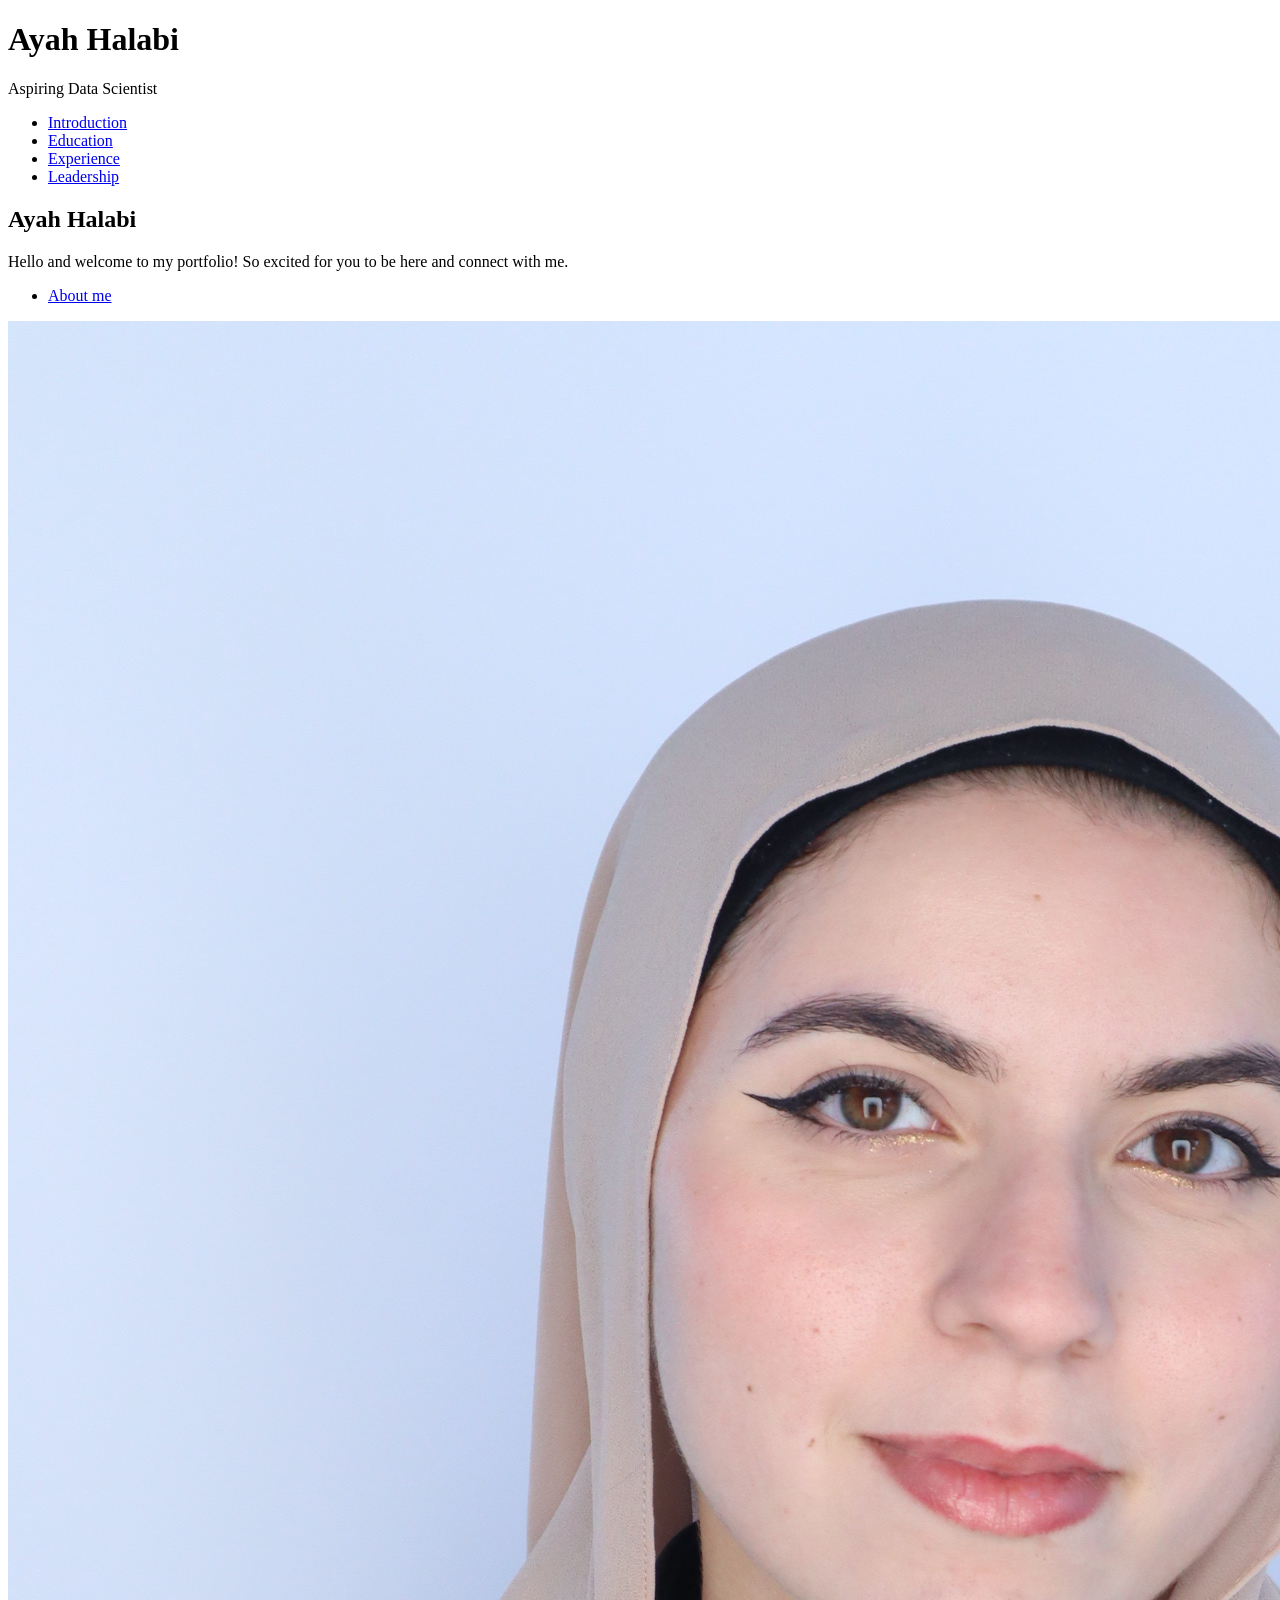
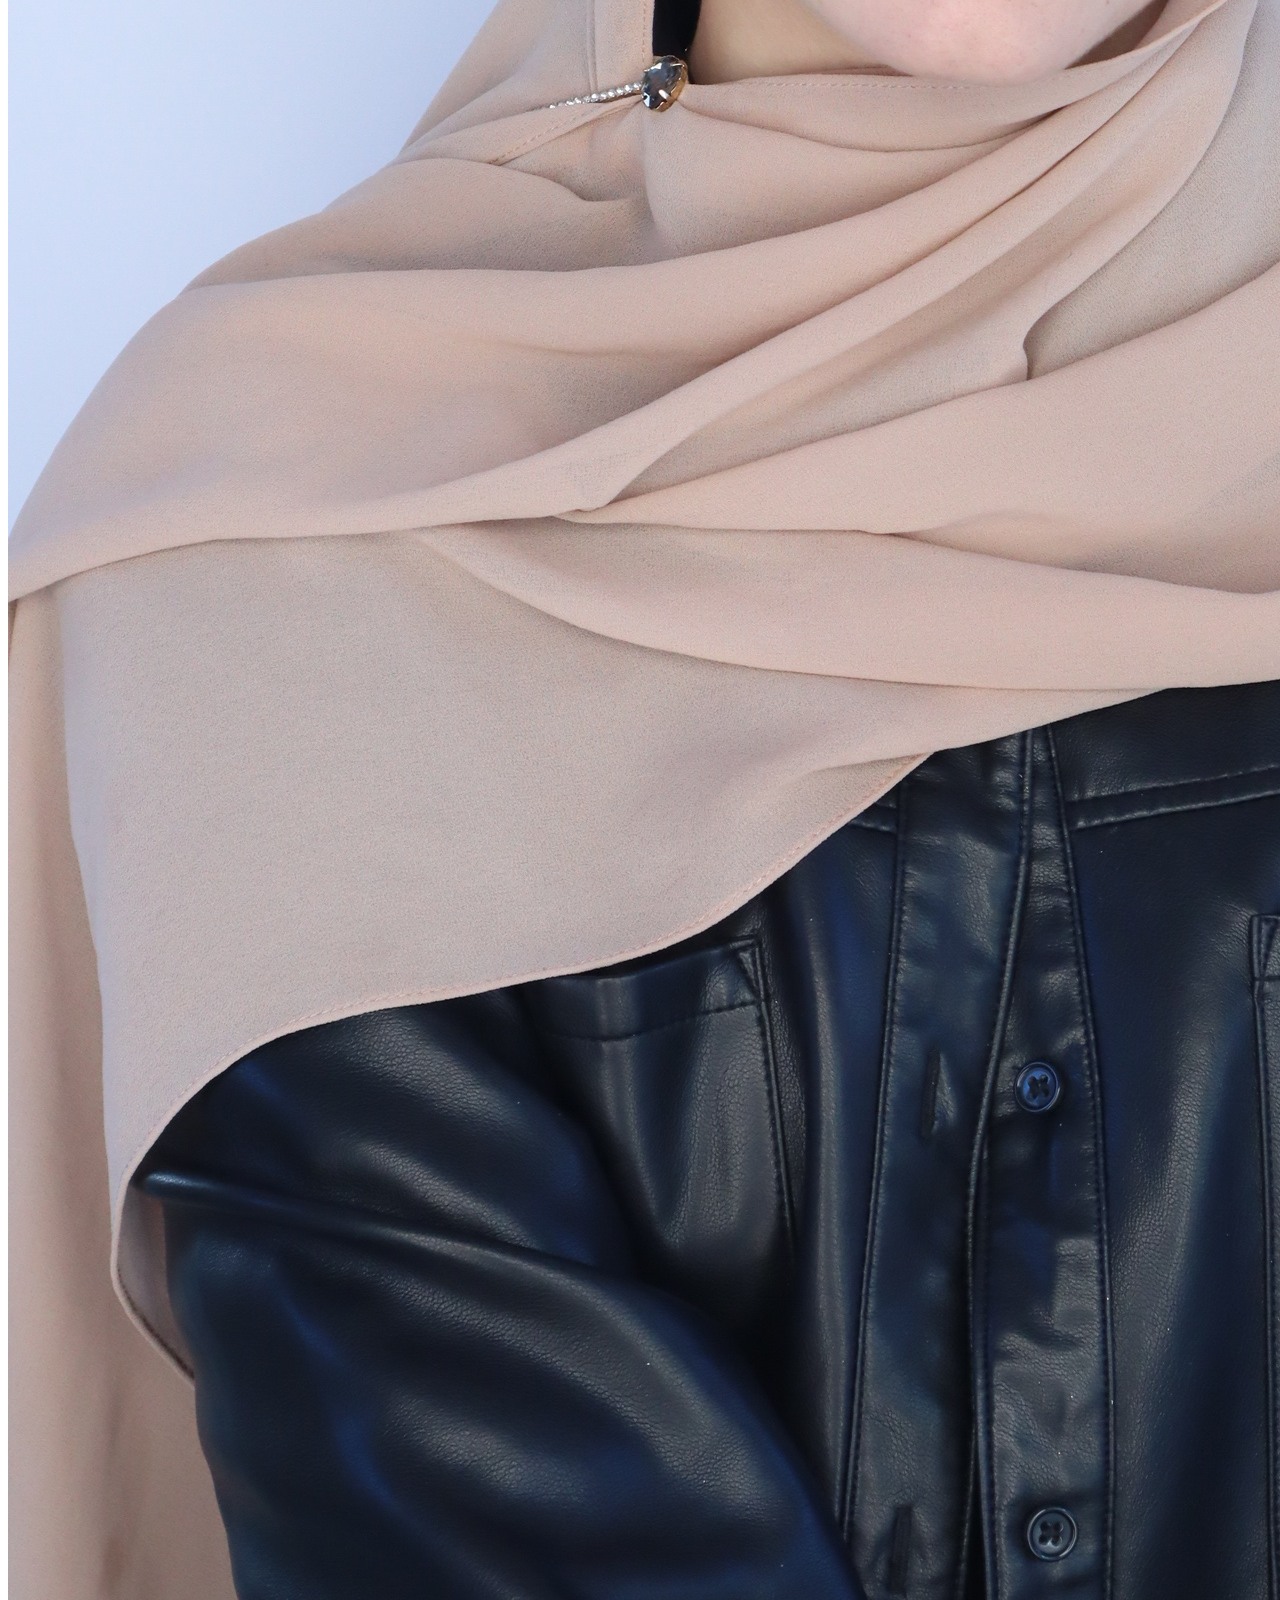
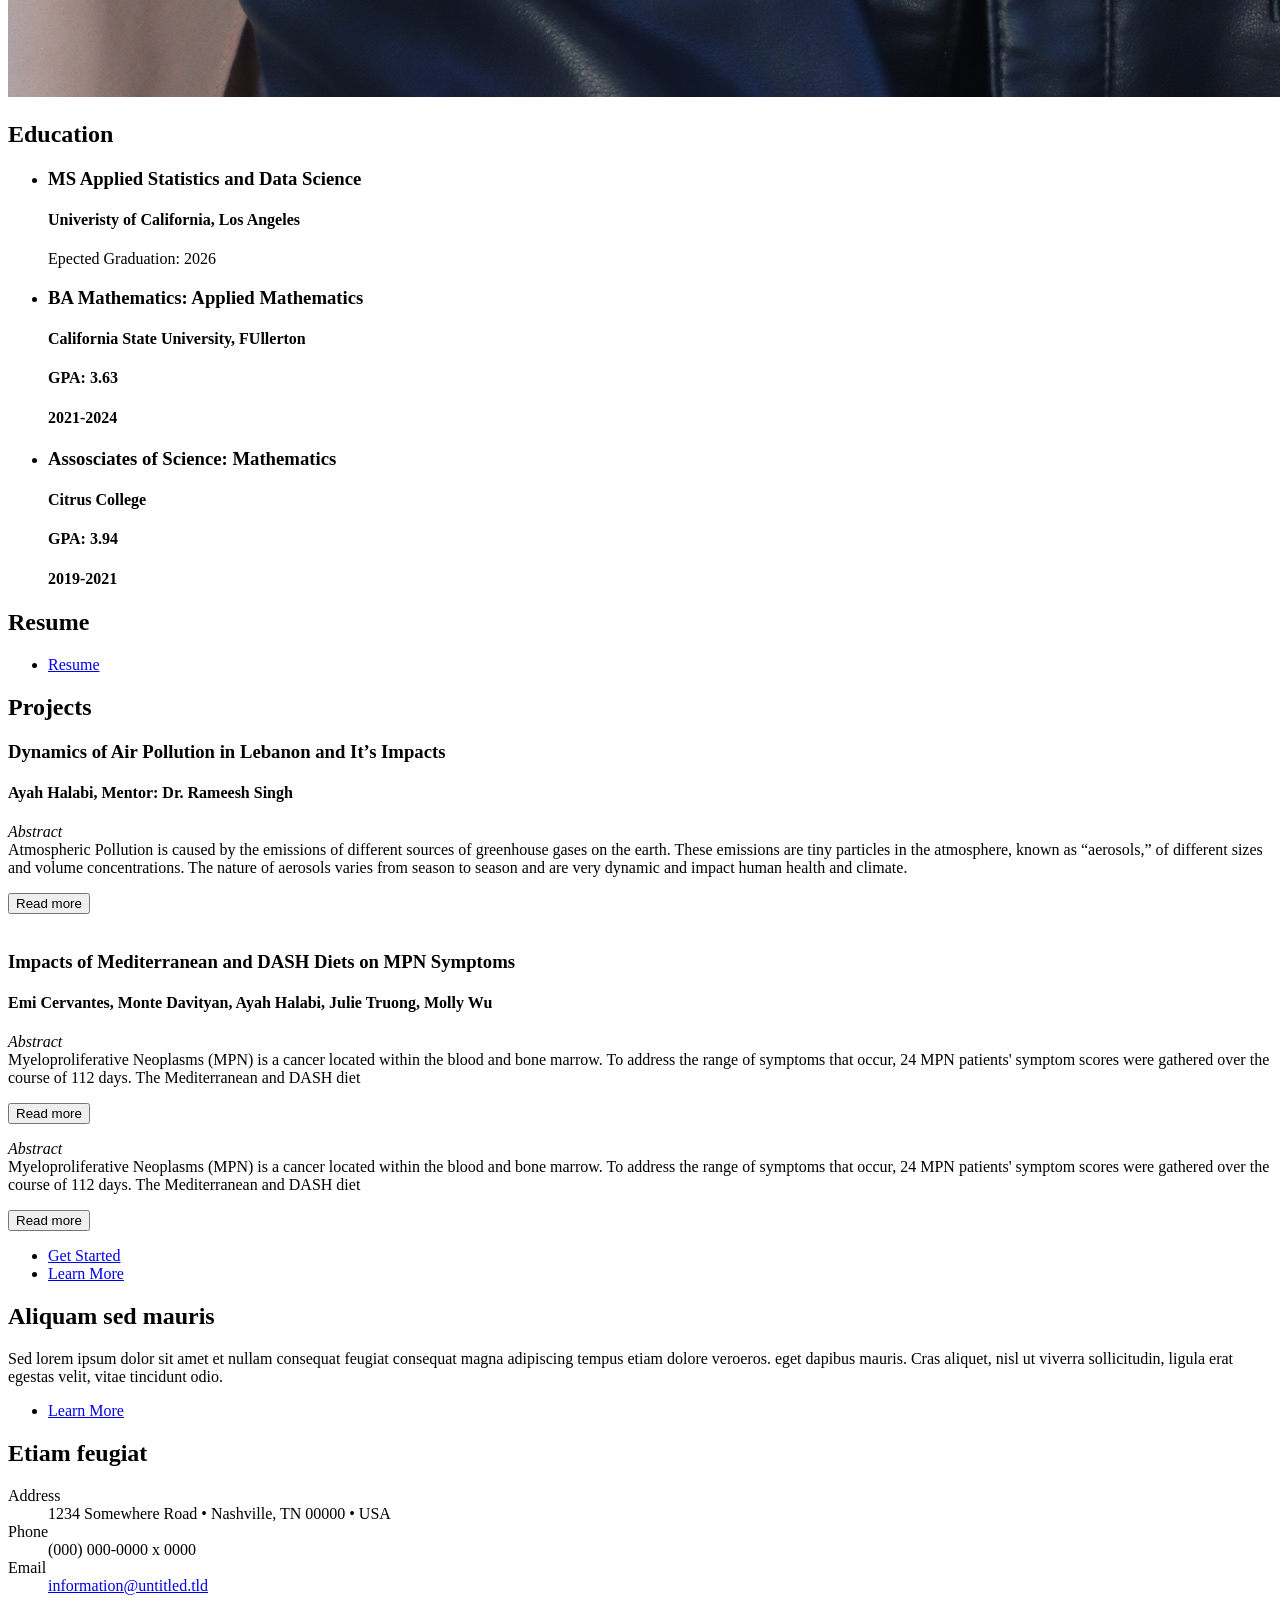
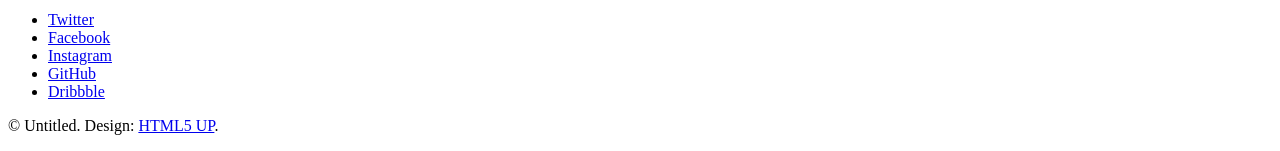
==== html5up-stellar/index.html @ 41b7d356 "Add files via upload" ====
<!DOCTYPE HTML>
<!--
	Stellar by HTML5 UP
	html5up.net | @ajlkn
	Free for personal and commercial use under the CCA 3.0 license (html5up.net/license)
-->
<html>
	<head>
		<title>ayahhalabi</title>
		<meta charset="utf-8" />
		<meta name="viewport" content="width=device-width, initial-scale=1, user-scalable=no" />
		<link rel="stylesheet" href="assets/css/main.css" />
		<noscript><link rel="stylesheet" href="assets/css/noscript.css" /></noscript>
	</head>
	<body class="is-preload">

		<!-- Wrapper -->
			<div id="wrapper">

				<!-- Header -->
					<header id="header" class="alt">
						<!-- <span class="logo"><img src="images/logo.svg" alt="" /></span> -->
						<h1>Ayah Halabi</h1>
						<p>Aspiring Data Scientist
						
					</header>

				<!-- Nav -->
					<nav id="nav">
						<ul>
							<li><a href="#intro" class="active">Introduction</a></li>
							<li><a href="#first">Education</a></li>
							<li><a href="#second">Experience</a></li>
							<li><a href="#cta">Leadership</a></li>
						</ul>
					</nav>

				<!-- Main -->
					<div id="main">

						<!-- Introduction -->
							<section id="intro" class="main">
								<div class="spotlight">
									<div class="content">
										<header class="major">
											<h2>Ayah Halabi</h2>
										</header>
										<p>Hello and welcome to my portfolio! So excited for you to be here and connect with me.  </p>
										<ul class="actions">
											<li><a href="aboutme.html" class="button">About me </a></li>
										</ul>
									</div>
									<span class="image"><img src="images/IMG_4462.JPG" alt="profile picture" /></span>
								</div>
							</section>

						<!-- First Section -->
							<section id="first" class="main special">
								<header class="major">
									<h2>Education</h2>
								</header>
								<ul class="features">
									<li>
										<!-- <span class="icon solid major style1 fa-code"></span> -->
										<h3> <b> MS Applied Statistics and Data Science </b></h3>										
										<h4> Univeristy of California, Los Angeles </h4>
										<p>Epected Graduation: 2026</p>
									</li>
									<li>
										<!-- <span class="icon solid major style1 fa-code"></span> -->
										<h3><b>BA Mathematics: Applied Mathematics  </b></h3>
										<h4>California State University, FUllerton</h4>
										<h4>GPA: 3.63</h4>
										<h4>2021-2024</h4>
									</li>
									<li>
										<!-- <span class="icon solid major style1 fa-code"></span> -->
										<h3><b>Assosciates of Science: Mathematics</b></h3>
										<h4>Citrus College</h4>
										<h4>GPA: 3.94</h4>
										<h4>2019-2021</h4>
									</li>
							
								</ul>
		
							</section>

						<!-- Second Section -->
							<section id="second" class="main special">
								<header class="major">
									<h2>Resume</h2>
								</header>
									<ul class="actions special">
										<li><a href="https://drive.google.com/file/d/1wJq_77PvuQg3In0dLWsq2j4sxzQCPi47/view?usp=sharing" class="button">Resume</a></li>
									</ul>

								<!-- <ul class="statistics">
									<li class="style1">
										<span class="icon solid fa-code-branch"></span>
										<strong>5,120</strong> Etiam
									</li>
									<li class="style2">
										<span class="icon fa-folder-open"></span>
										<strong>8,192</strong> Magna
									</li>
									<li class="style3">
										<span class="icon solid fa-signal"></span>
										<strong>2,048</strong> Tempus
									</li>
									<li class="style4">
										<span class="icon solid fa-laptop"></span>
										<strong>4,096</strong> Aliquam
									</li>
									<li class="style5">
										<span class="icon fa-gem"></span>
										<strong>1,024</strong> Nullam
									</li>
								</ul> -->
							
								<footer class="major">
									<!-- <ul class="actions special">
										<li><a href="generic.html" class="button">Learn More</a></li>
									</ul>-->
								</footer>
							</section>

						<!-- Get Started -->
							<section id="cta" class="main special">
								<header class="major">
									<h2>Projects</h2>
									<h3> <b>Dynamics of Air Pollution in Lebanon and It’s Impacts </b></h3>
									<h4> Ayah Halabi, Mentor: Dr. Rameesh Singh  </h4>
									<div id="abstractPreview">
										<p>
											<i> Abstract</i> <br> Atmospheric Pollution is caused by the emissions of different sources of greenhouse gases on the earth.
											These emissions are tiny particles in the atmosphere, known as “aerosols,” of different sizes and volume concentrations.
											The nature of aerosols varies from season to season and are very dynamic and impact human health and climate. 
											<span id="moreText" style="display: none;">
												Atmospheric Pollution was analyzed over a country in the Middle East known as Lebanon. Lebanon is a Middle Eastern country located 34° N, 35°. It is surrounded by Mediterranean Sea from the west,
												Syria from the North, and Palestine from the South. The surface area of Lebanon is 10,400 km². The population in Lebanon during 2020 is 6,825,442 people.
												We considered two different regions, North and South of Lebanon with each having the perimeter of approximately 350km. Detailed analysis of satellite data
												have been carried out to study different types of aerosols and their sources, and their impacts on public health, agriculture, and coastal areas. This study 
												targets long periods 2003-2020 variability over Lebanon, a small country in the Middle East. Our aim was to examine which part of Lebanon was more polluted by
												comparing the different greenhouse gases (carbon monoxide, methane, ozone) and atmospheric parameters (aerosol optical depth - AOD, angstrom exponent - AE).
												Further, we have analyzed sea temperature and chlorophyll concentrations data available through NASA Giovanni portal to study impacts of airmass along the coast reaching over Lebanon.  
												Long term variability and trends of atmospheric parameters and greenhouse gases and their impacts will be discussed in detail.
											</span>
										</p>
										<button id="toggleButton" onclick="toggleContent('moreText','toggleButton')">Read more</button>
									</div>
									
									<br>
									<h3> <b> Impacts of Mediterranean and DASH Diets on MPN Symptoms </b></h3>
									<h4> Emi Cervantes, Monte Davityan, Ayah Halabi, Julie Truong, Molly Wu</h4>
									<div id="abstractPreview2">
										<p>
											<i>Abstract</i> <br> Myeloproliferative Neoplasms (MPN) is a cancer located within the blood and bone marrow. To
											address the range of symptoms that occur, 24 MPN patients' symptom scores were gathered
											over the course of 112 days. The Mediterranean and DASH diet
											<span id="moreText2" style="display: none;">
												were utilized for their focus
												on preventing cardiovascular disease, composed of whole grains, fruits, seafood, vegetables, and
												nuts. We argue that both diets have impact in reducing the symptoms associated with MPN.
												However, there is not enough evidence to warrant which diet is more influential.
											</span>
										</p>
										<button id="toggleButton2" onclick="toggleContent('moreText2', 'toggleButton2')">Read more</button>
									</div>
									
									<div id="abstractPreview3">
										<p>
											<i>Abstract</i> <br> Myeloproliferative Neoplasms (MPN) is a cancer located within the blood and bone marrow. To
											address the range of symptoms that occur, 24 MPN patients' symptom scores were gathered
											over the course of 112 days. The Mediterranean and DASH diet
											<span id="moreText3" style="display: none;">
												were utilized for their focus
												on preventing cardiovascular disease, composed of whole grains, fruits, seafood, vegetables, and
												nuts. We argue that both diets have impact in reducing the symptoms associated with MPN.
												However, there is not enough evidence to warrant which diet is more influential.
											</span>
										</p>
										<button id="toggleButton3" onclick="toggleContent('moreText3', 'toggleButton3')">Read more</button>
									</div>
												

									<script>
										function toggleContent(text, button) {
											var moreText = document.getElementById(text);
											var toggleButton = document.getElementById(button);
											if (moreText.style.display === "none") {
												moreText.style.display = "inline";
												toggleButton.textContent = "Read less";
											} else {
												moreText.style.display = "none";
												toggleButton.textContent = "Read more";
											}
										}
									</script>

								


								
							
							
										
								</header>
								<footer class="major">
									<ul class="actions special">
										<li><a href="generic.html" class="button primary">Get Started</a></li>
										<li><a href="generic.html" class="button">Learn More</a></li>
									</ul>
								</footer>
							</section>

					</div>

				<!-- Footer -->
					<footer id="footer">
						<section>
							<h2>Aliquam sed mauris</h2>
							<p>Sed lorem ipsum dolor sit amet et nullam consequat feugiat consequat magna adipiscing tempus etiam dolore veroeros. eget dapibus mauris. Cras aliquet, nisl ut viverra sollicitudin, ligula erat egestas velit, vitae tincidunt odio.</p>
							<ul class="actions">
								<li><a href="generic.html" class="button">Learn More</a></li>
							</ul>
						</section>
						<section>
							<h2>Etiam feugiat</h2>
							<dl class="alt">
								<dt>Address</dt>
								<dd>1234 Somewhere Road &bull; Nashville, TN 00000 &bull; USA</dd>
								<dt>Phone</dt>
								<dd>(000) 000-0000 x 0000</dd>
								<dt>Email</dt>
								<dd><a href="#">information@untitled.tld</a></dd>
							</dl>
							<ul class="icons">
								<li><a href="#" class="icon brands fa-twitter alt"><span class="label">Twitter</span></a></li>
								<li><a href="#" class="icon brands fa-facebook-f alt"><span class="label">Facebook</span></a></li>
								<li><a href="#" class="icon brands fa-instagram alt"><span class="label">Instagram</span></a></li>
								<li><a href="#" class="icon brands fa-github alt"><span class="label">GitHub</span></a></li>
								<li><a href="#" class="icon brands fa-dribbble alt"><span class="label">Dribbble</span></a></li>
							</ul>
						</section>
						<p class="copyright">&copy; Untitled. Design: <a href="https://html5up.net">HTML5 UP</a>.</p>
					</footer>

			</div>

		<!-- Scripts -->
			<script src="assets/js/jquery.min.js"></script>
			<script src="assets/js/jquery.scrollex.min.js"></script>
			<script src="assets/js/jquery.scrolly.min.js"></script>
			<script src="assets/js/browser.min.js"></script>
			<script src="assets/js/breakpoints.min.js"></script>
			<script src="assets/js/util.js"></script>
			<script src="assets/js/main.js"></script>

	</body>
</html>
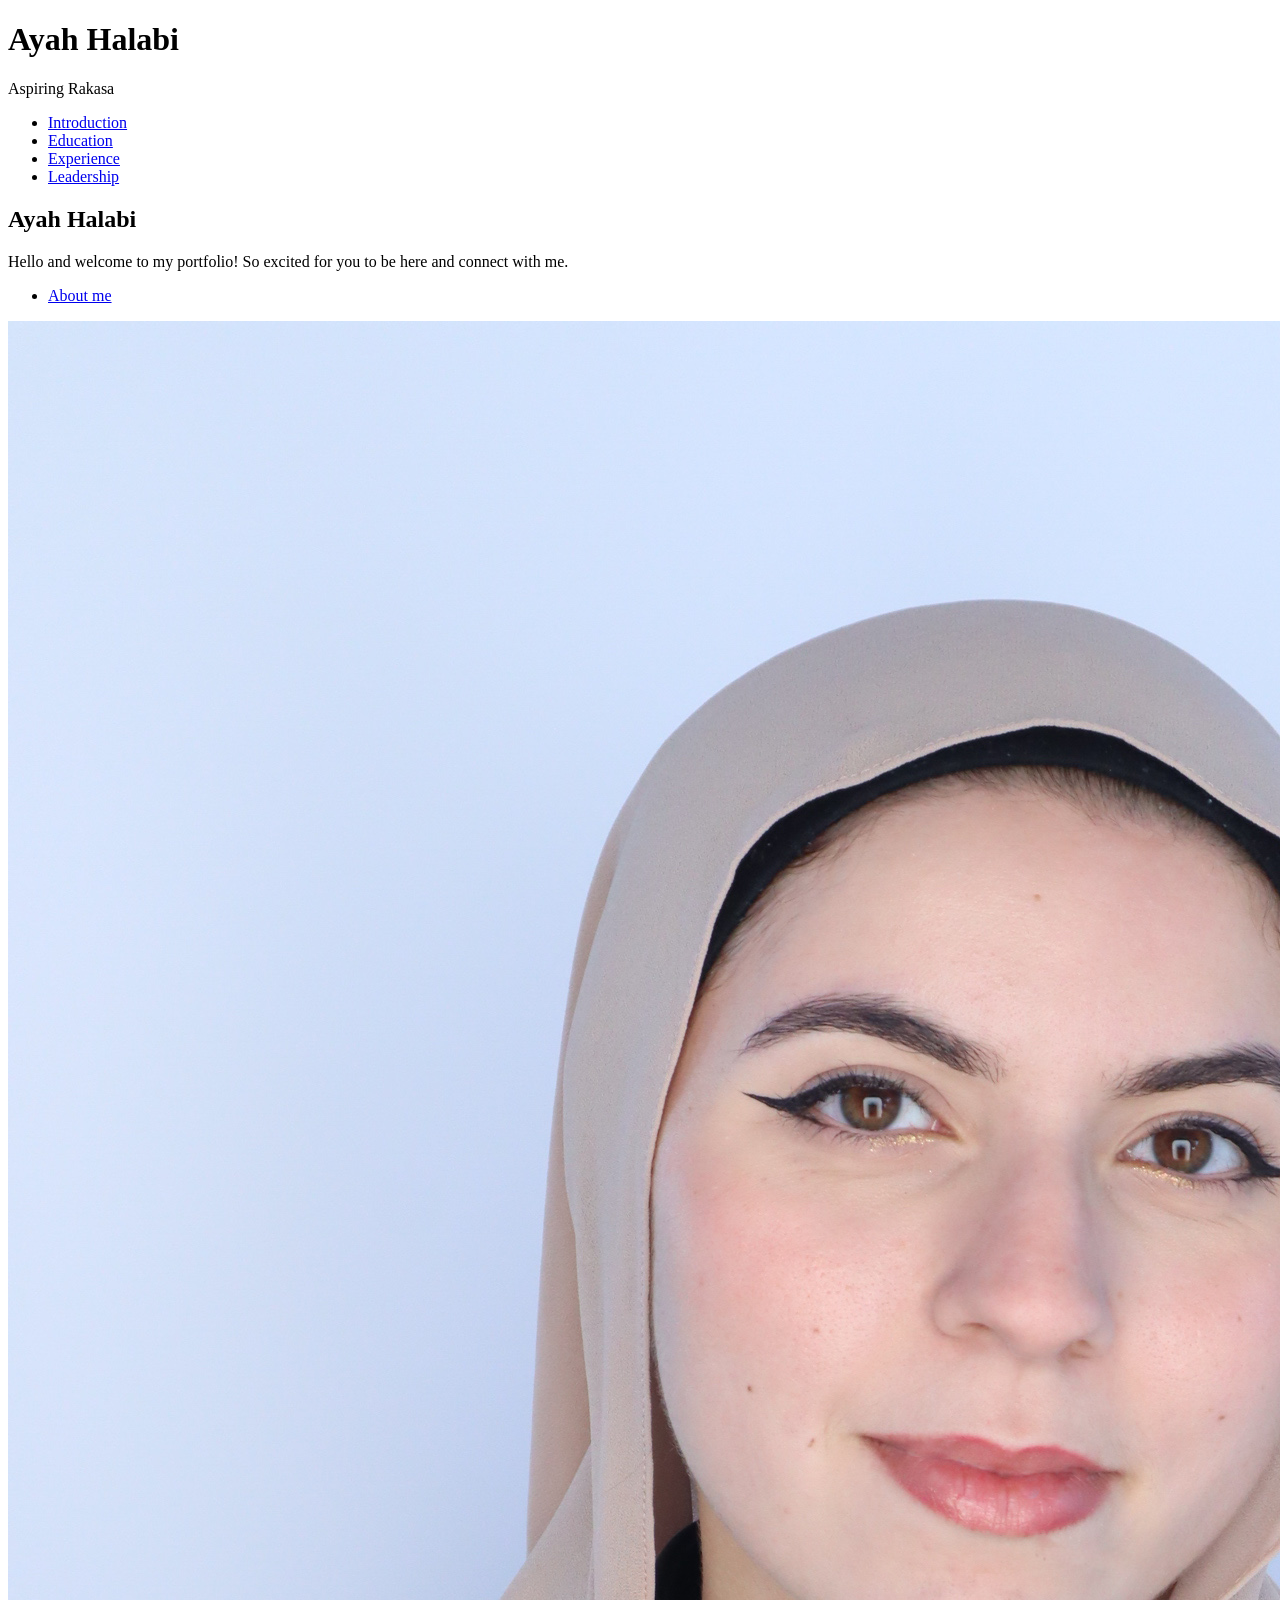
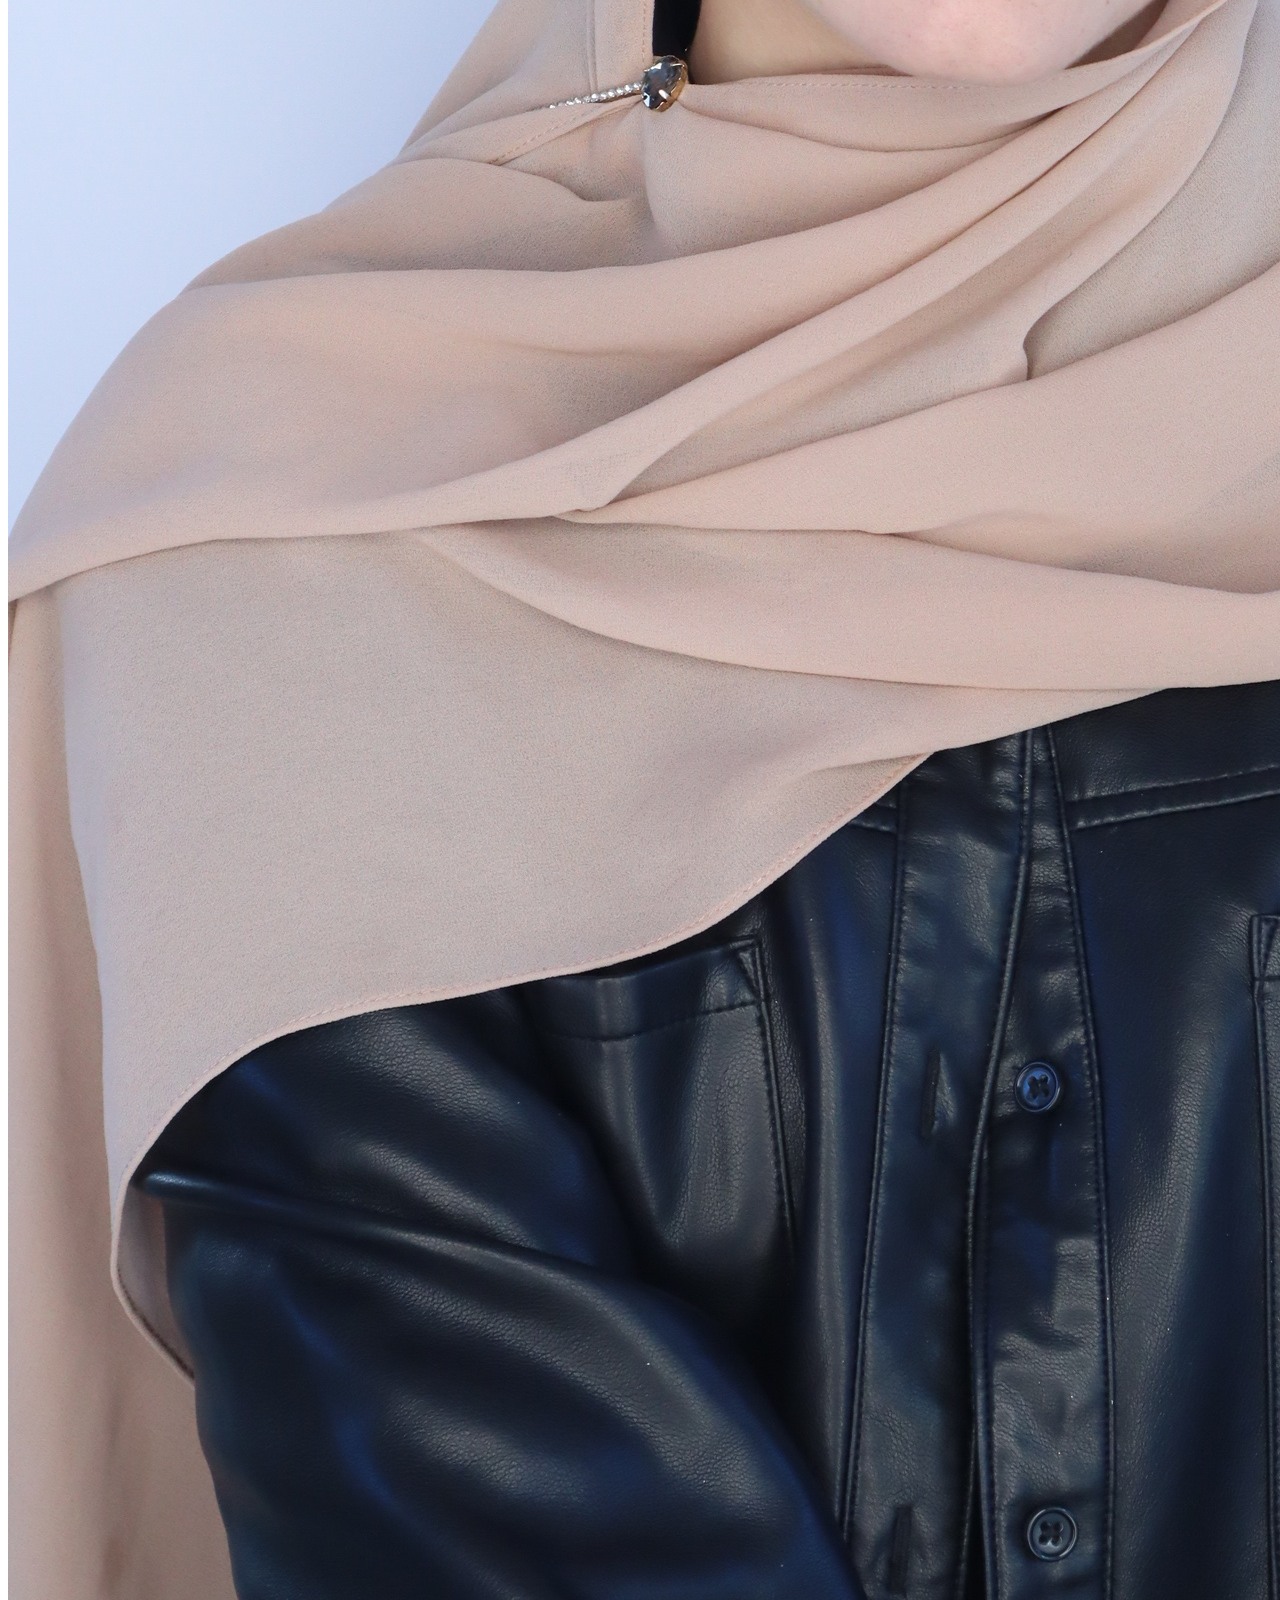
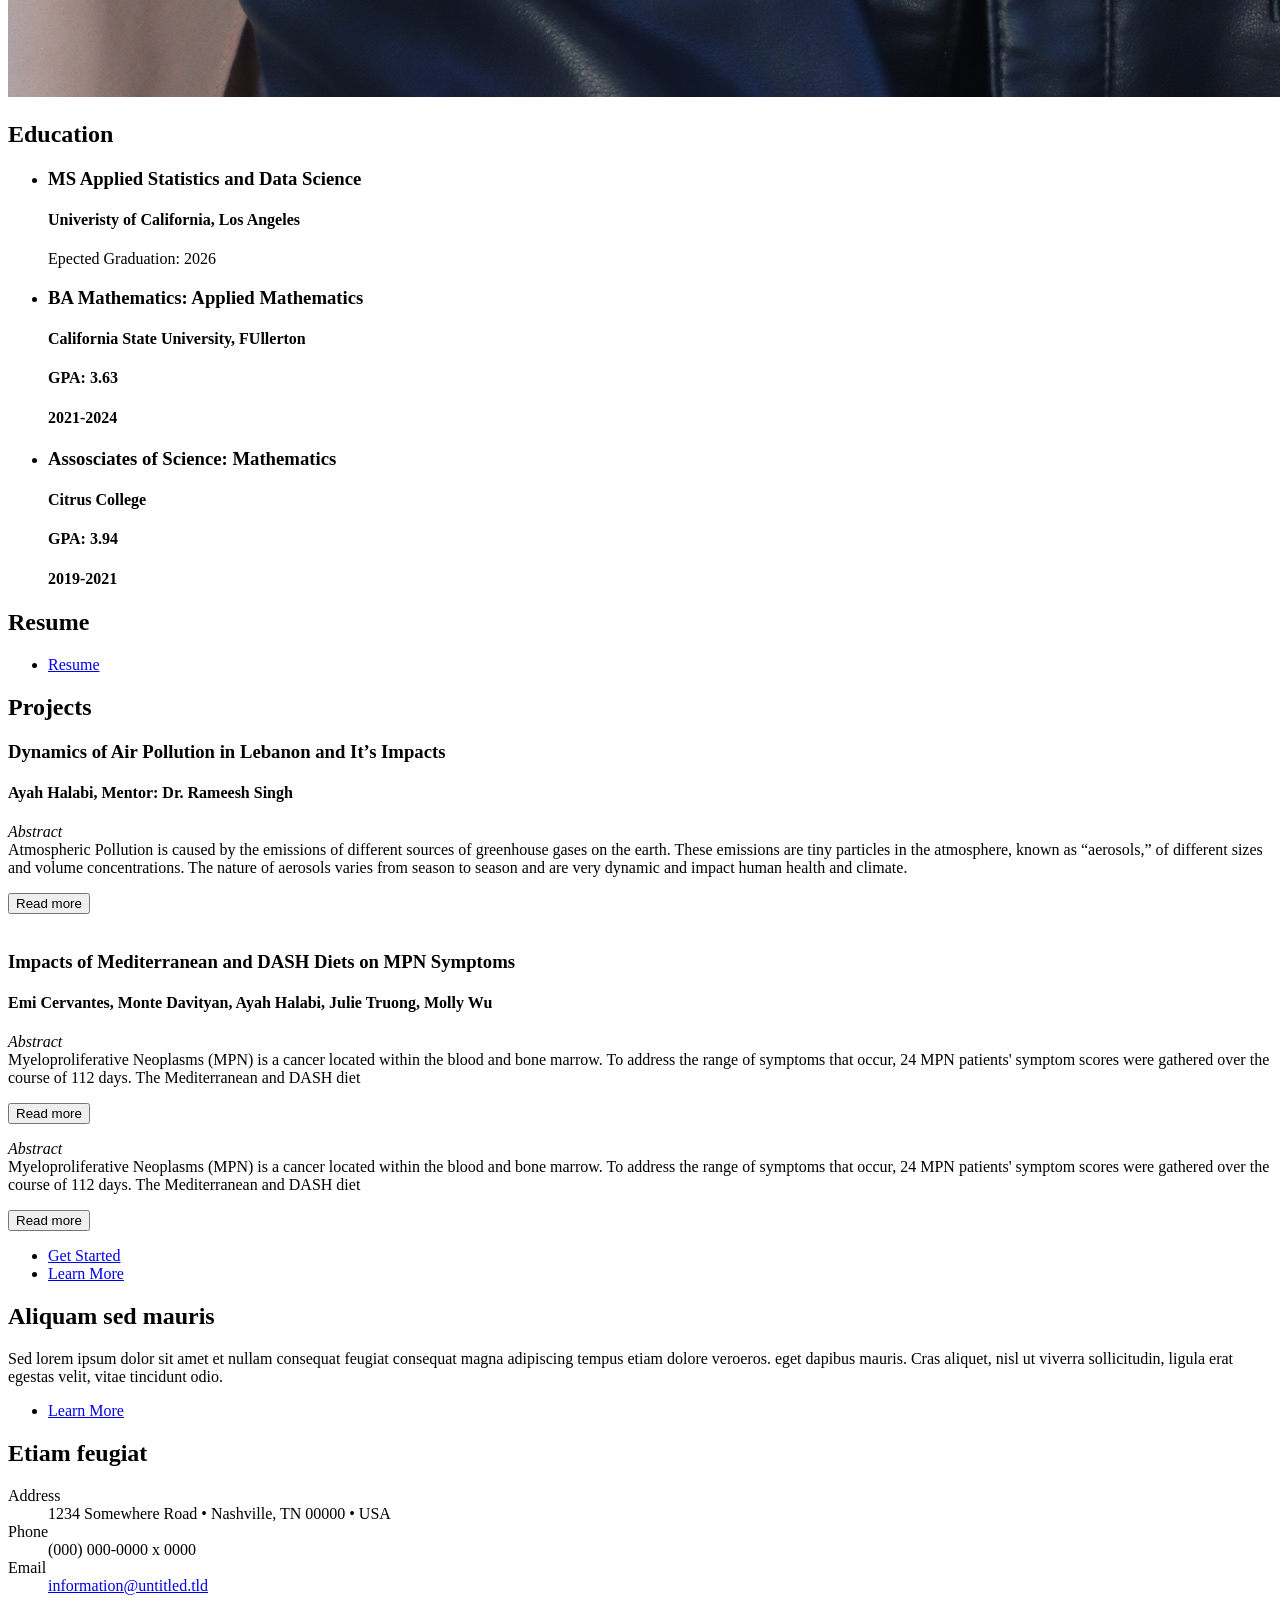
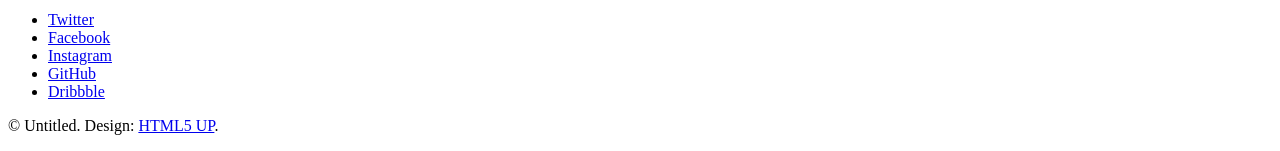
==== commit f8ef6075: "changed job title" ====
--- a/html5up-stellar/index.html
+++ b/html5up-stellar/index.html
@@ -21,7 +21,7 @@
 					<header id="header" class="alt">
 						<!-- <span class="logo"><img src="images/logo.svg" alt="" /></span> -->
 						<h1>Ayah Halabi</h1>
-						<p>Aspiring Data Scientist
+						<p>Aspiring Rakasa
 						
 					</header>
 
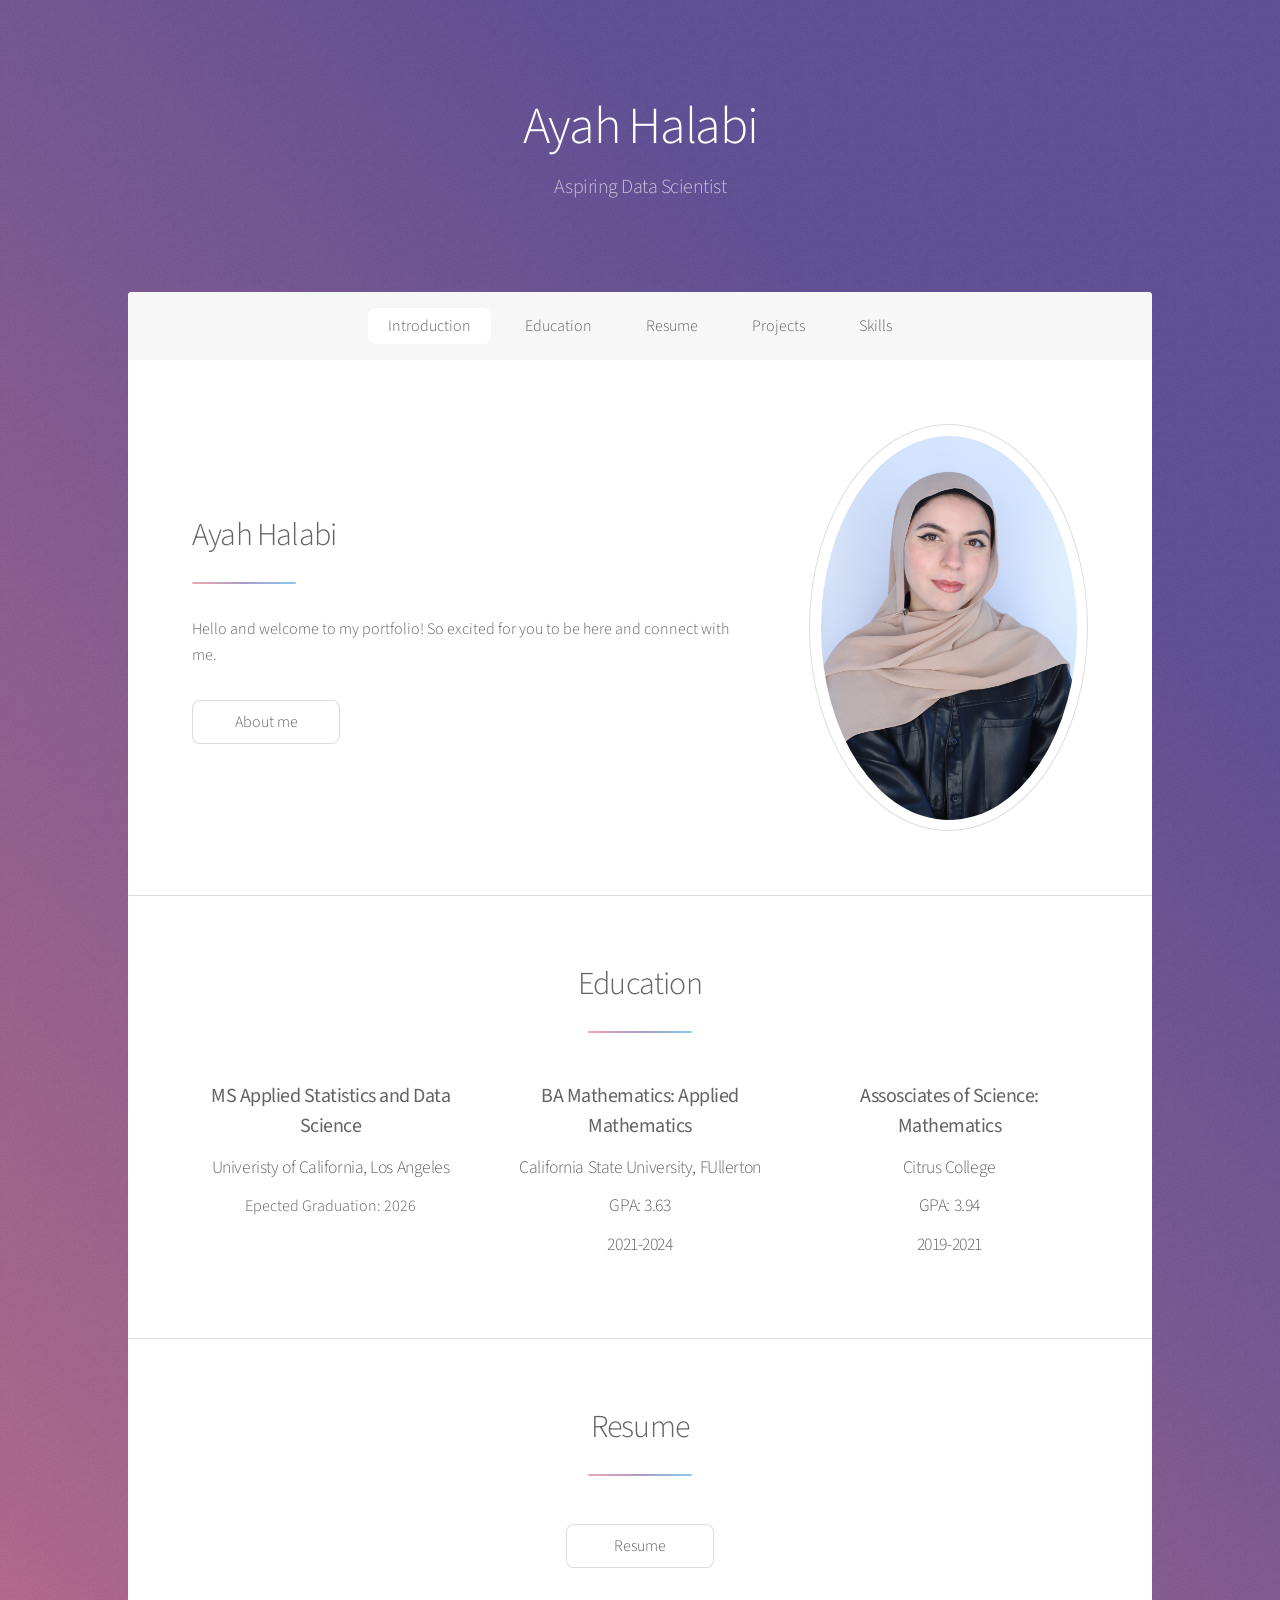
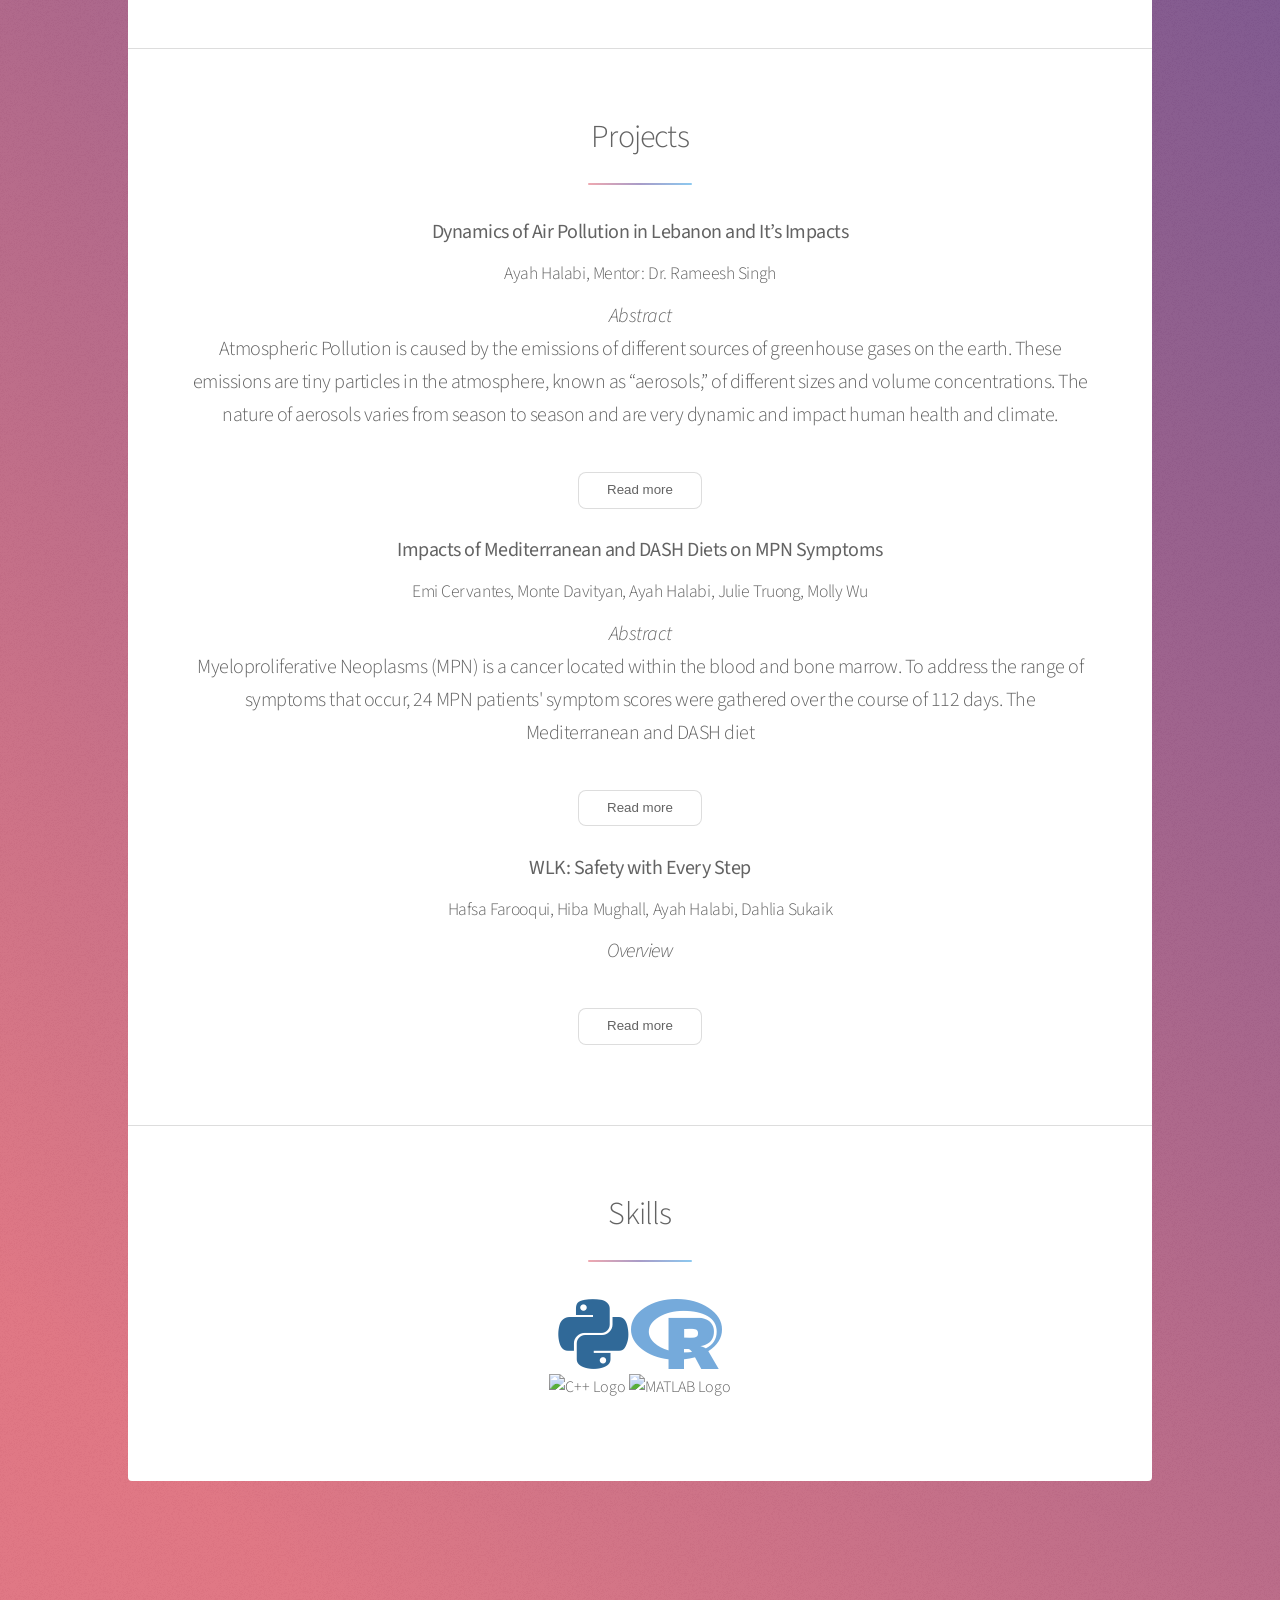
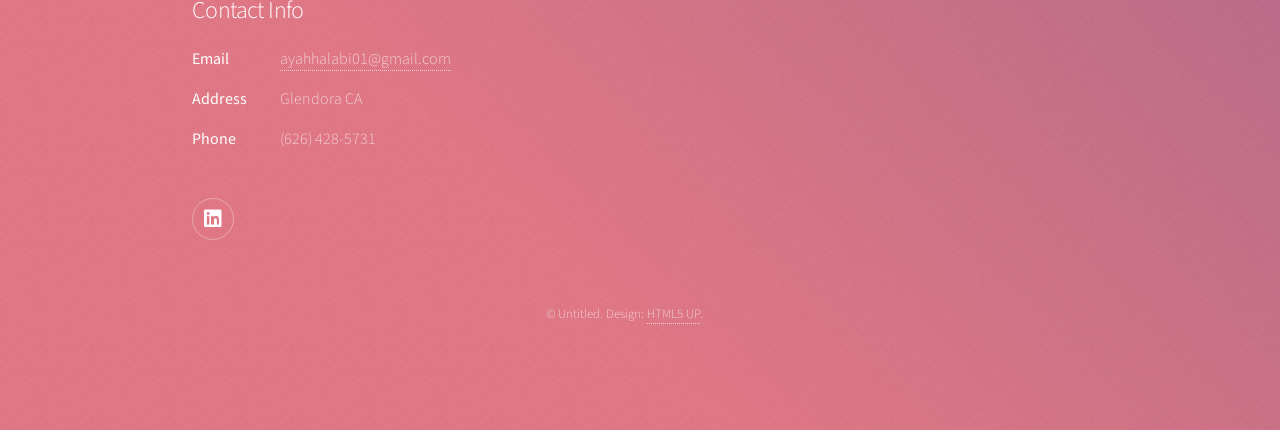
==== commit 87f51ee4: "Add files via upload" ====
--- a/html5up-stellar/index.html
+++ b/html5up-stellar/index.html
@@ -21,7 +21,7 @@
 					<header id="header" class="alt">
 						<!-- <span class="logo"><img src="images/logo.svg" alt="" /></span> -->
 						<h1>Ayah Halabi</h1>
-						<p>Aspiring Rakasa
+						<p>Aspiring Data Scientist
 						
 					</header>
 
@@ -30,8 +30,9 @@
 						<ul>
 							<li><a href="#intro" class="active">Introduction</a></li>
 							<li><a href="#first">Education</a></li>
-							<li><a href="#second">Experience</a></li>
-							<li><a href="#cta">Leadership</a></li>
+							<li><a href="#second">Resume</a></li>
+							<li><a href="#cta">Projects</a></li>
+							<li><a href="#fourth">Skills</a></li>
 						</ul>
 					</nav>
 
@@ -161,22 +162,29 @@
 												were utilized for their focus
 												on preventing cardiovascular disease, composed of whole grains, fruits, seafood, vegetables, and
 												nuts. We argue that both diets have impact in reducing the symptoms associated with MPN.
-												However, there is not enough evidence to warrant which diet is more influential.
+												However, there is not enough evidence to warrant which diet is more influential. <br>
+												<button><a href="https://drive.google.com/file/d/1Wm-XLErpg8m4ibrKD-gxGgJc8yzJHHOu/view?usp=sharing">Poster</a></button>
+
 											</span>
 										</p>
 										<button id="toggleButton2" onclick="toggleContent('moreText2', 'toggleButton2')">Read more</button>
 									</div>
 									
+									<br>
+									<h3> <b> WLK: Safety with Every Step </b></h3>
+									<h4> Hafsa Farooqui, Hiba Mughall, Ayah Halabi, Dahlia Sukaik</h4>
 									<div id="abstractPreview3">
 										<p>
-											<i>Abstract</i> <br> Myeloproliferative Neoplasms (MPN) is a cancer located within the blood and bone marrow. To
-											address the range of symptoms that occur, 24 MPN patients' symptom scores were gathered
-											over the course of 112 days. The Mediterranean and DASH diet
+											<i>Overview</i> <br> 
 											<span id="moreText3" style="display: none;">
-												were utilized for their focus
-												on preventing cardiovascular disease, composed of whole grains, fruits, seafood, vegetables, and
-												nuts. We argue that both diets have impact in reducing the symptoms associated with MPN.
-												However, there is not enough evidence to warrant which diet is more influential.
+												As female students, we knew how dangerous it 
+												is for us to walk on campus alone at night . Most of the times, being accomapanied by another women during 
+												that time elevates sense of safety then calling campus police who are usually male. That was the motivation behind WLK.
+												Think about Uber but for walking; WLK allows females on campus to contact  trained employees who are all female to accompany them to differnt parts of any campus. 
+												This porject was created for the Engineering Social Justice Competition at CSUF, and won 3rd place. 
+												<br>
+												<br>
+												<button><a href="https://drive.google.com/file/d/1jqI9To36Rv_dlC1tMx920zG26cC0XrOn/view?usp=sharing">Presenation</a></button>
 											</span>
 										</p>
 										<button id="toggleButton3" onclick="toggleContent('moreText3', 'toggleButton3')">Read more</button>
@@ -196,20 +204,52 @@
 											}
 										}
 									</script>
-
-								
-
-
-								
-							
-							
+									</header>
+							</section>
+
+						<!-- First Section -->
+							<section id="fourth" class="main special">
+								<header class="major">
+									<h2>Skills</h2>
+									<style>
+										
+										.fa-python {
+											font-size: 80px; /* Adjust the size */
+											color: #306998; /* Adjust the color */
+											
+										}
+										.fa-r-project {
+											font-size: 80px; /* Adjust the size */
+											color: #75AADB; /* Adjust the color */
+										}
+										.cpp-logo,.mat-logo {
+											width: 80px; /* Adjust the size */
+											}
+										.mat-logo {
+											width: 80px;
+											
+											}
+										
+
+									</style>
+
+									<li class="fab fa-python alt"></li> 
+								
+									<li class="fab fa-r-project alt"></li> 
+									<br>
+									<img src="https://upload.wikimedia.org/wikipedia/commons/1/18/ISO_C%2B%2B_Logo.svg" alt="C++ Logo" class="cpp-logo"> 
+									<img src="https://upload.wikimedia.org/wikipedia/commons/2/21/Matlab_Logo.png" alt="MATLAB Logo" class="mat-logo">
+
+								
+								
+
+		
+								</section>
+
 										
 								</header>
 								<footer class="major">
-									<ul class="actions special">
-										<li><a href="generic.html" class="button primary">Get Started</a></li>
-										<li><a href="generic.html" class="button">Learn More</a></li>
-									</ul>
+									
 								</footer>
 							</section>
 
@@ -217,29 +257,21 @@
 
 				<!-- Footer -->
 					<footer id="footer">
+				
 						<section>
-							<h2>Aliquam sed mauris</h2>
-							<p>Sed lorem ipsum dolor sit amet et nullam consequat feugiat consequat magna adipiscing tempus etiam dolore veroeros. eget dapibus mauris. Cras aliquet, nisl ut viverra sollicitudin, ligula erat egestas velit, vitae tincidunt odio.</p>
-							<ul class="actions">
-								<li><a href="generic.html" class="button">Learn More</a></li>
-							</ul>
-						</section>
-						<section>
-							<h2>Etiam feugiat</h2>
+							<h2>Contact Info</h2>
 							<dl class="alt">
+								<dt>Email</dt>
+								<dd><a href="#">ayahhalabi01@gmail.com</a></dd>
 								<dt>Address</dt>
-								<dd>1234 Somewhere Road &bull; Nashville, TN 00000 &bull; USA</dd>
+								<dd>Glendora CA</dd>
 								<dt>Phone</dt>
-								<dd>(000) 000-0000 x 0000</dd>
-								<dt>Email</dt>
-								<dd><a href="#">information@untitled.tld</a></dd>
+								<dd>(626) 428-5731</dd>
+								
 							</dl>
 							<ul class="icons">
-								<li><a href="#" class="icon brands fa-twitter alt"><span class="label">Twitter</span></a></li>
-								<li><a href="#" class="icon brands fa-facebook-f alt"><span class="label">Facebook</span></a></li>
-								<li><a href="#" class="icon brands fa-instagram alt"><span class="label">Instagram</span></a></li>
-								<li><a href="#" class="icon brands fa-github alt"><span class="label">GitHub</span></a></li>
-								<li><a href="#" class="icon brands fa-dribbble alt"><span class="label">Dribbble</span></a></li>
+								<li><a href="https://www.linkedin.com/in/ayahhalabi" class="icon brands fa-linkedin alt"><span class="label">Linkedin</span></a></li>
+								<!-- <li><a href="#" class="icon brands fa-github alt"><span class="label">GitHub</span></a></li> -->
 							</ul>
 						</section>
 						<p class="copyright">&copy; Untitled. Design: <a href="https://html5up.net">HTML5 UP</a>.</p>
--- a/html5up-stellar/assets/css/noscript.css
+++ b/html5up-stellar/assets/css/noscript.css
@@ -0,0 +1,18 @@
+/*
+	Stellar by HTML5 UP
+	html5up.net | @ajlkn
+	Free for personal and commercial use under the CCA 3.0 license (html5up.net/license)
+*/
+
+/* Header */
+
+	body.is-preload #header.alt > * {
+		opacity: 1;
+	}
+
+	body.is-preload #header.alt .logo {
+		-moz-transform: none;
+		-webkit-transform: none;
+		-ms-transform: none;
+		transform: none;
+	}
